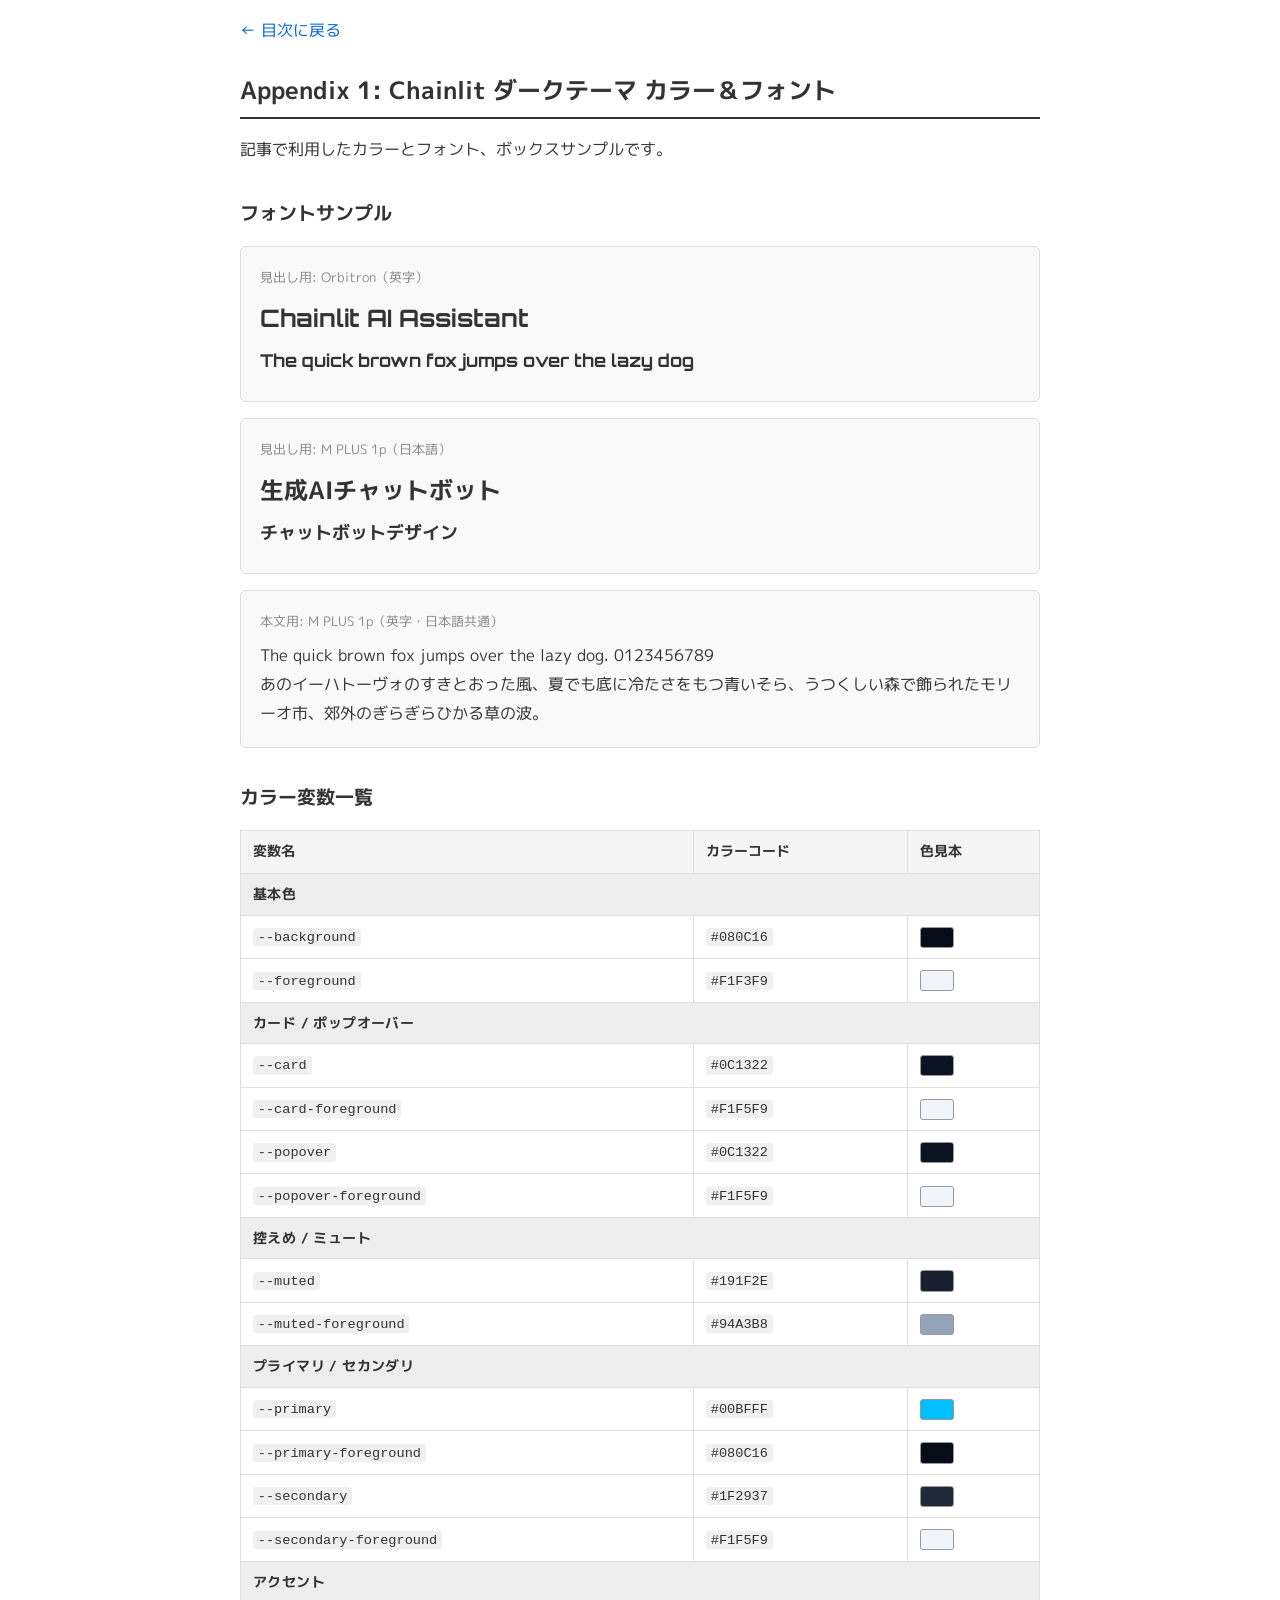
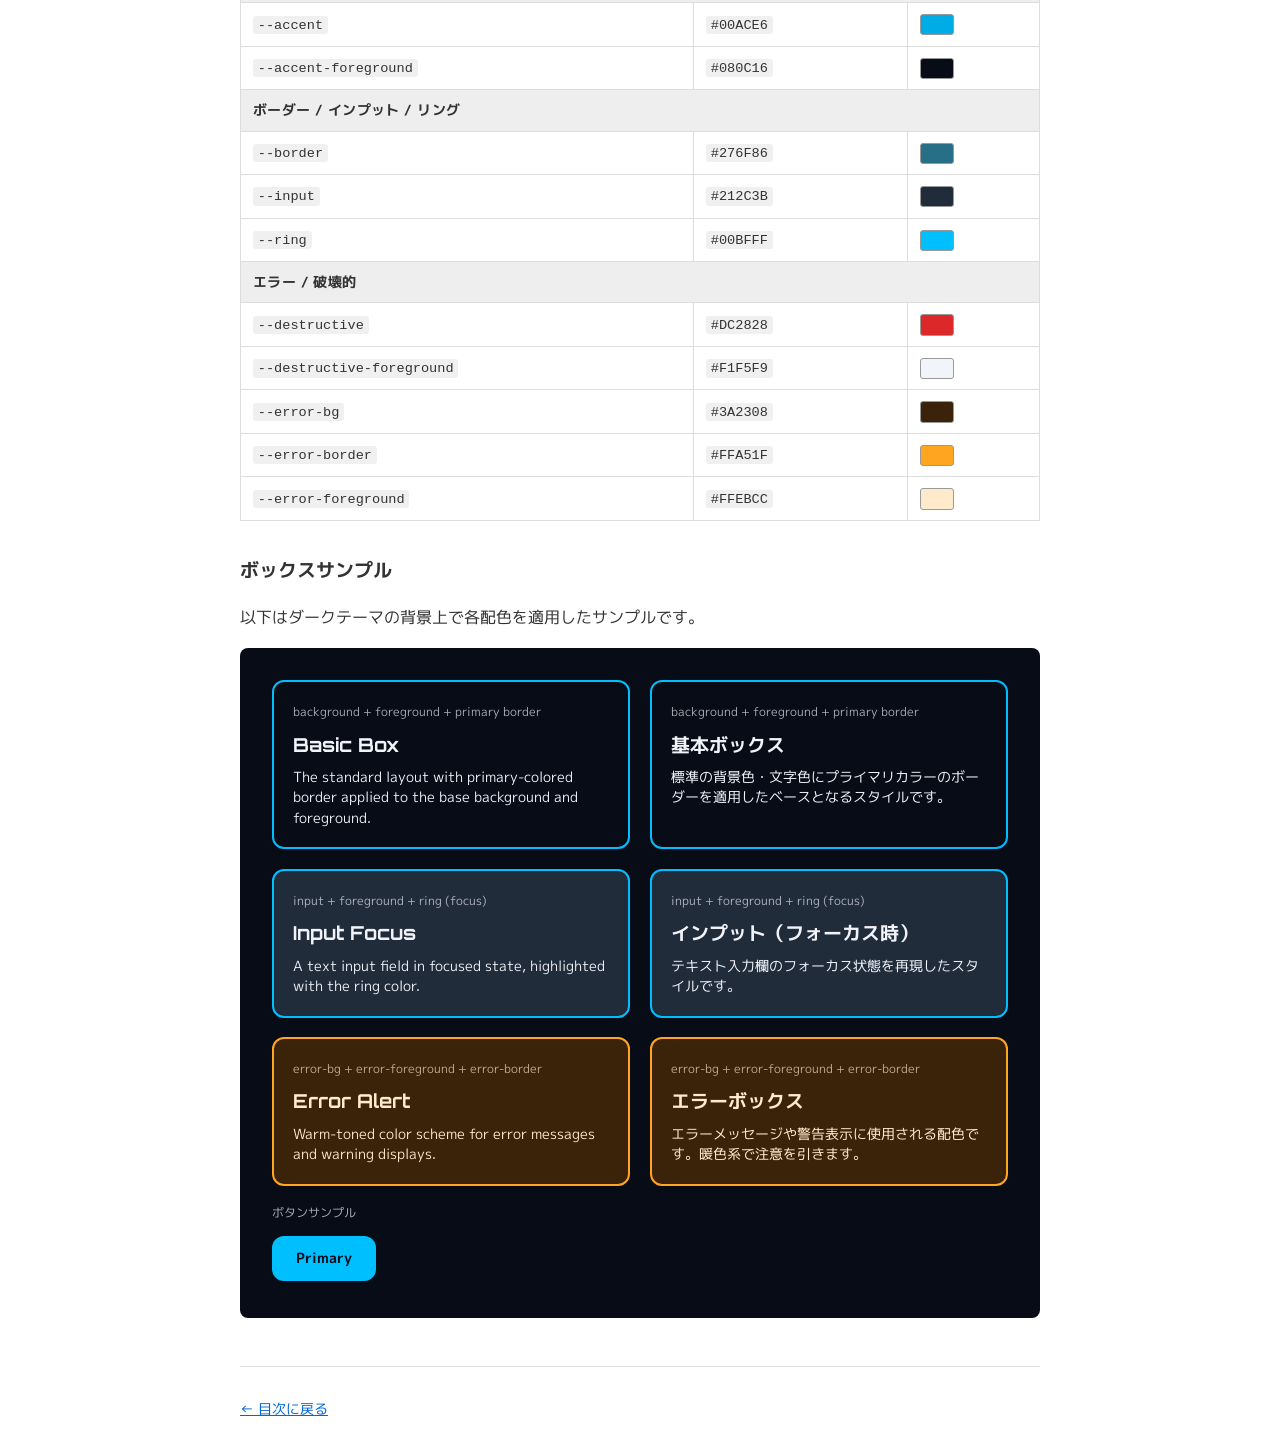
==== pages/appendix1-color-and-font.html @ f7e2322a "added contents" ====
<!DOCTYPE html>
<html lang="ja">
<head>
  <meta charset="UTF-8">
  <meta name="viewport" content="width=device-width, initial-scale=1.0">
  <meta name="robots" content="noindex, nofollow">
  <title>Appendix 1: カラー＆フォント - Chainlit Techbook 補足資料</title>
  <link rel="stylesheet" href="../style.css">
  <link rel="stylesheet" href="https://fonts.googleapis.com/css2?family=Orbitron:wght@400;700&display=swap">
  <style>
    /* ダークテーマ CSS変数定義 */
    .dark-preview {
      --background: 222 47% 6%;
      --foreground: 222 40% 96%;
      --card: 222 47% 9%;
      --card-foreground: 210 40% 96%;
      --popover: 222 47% 9%;
      --popover-foreground: 210 40% 96%;
      --muted: 222 30% 14%;
      --muted-foreground: 215 20% 65%;
      --primary: 195 100% 50%;
      --primary-foreground: 222 47% 6%;
      --secondary: 215 28% 17%;
      --secondary-foreground: 210 40% 96%;
      --accent: 195 100% 45%;
      --accent-foreground: 222 47% 6%;
      --border: 195 55% 34%;
      --input: 215 28% 18%;
      --ring: 195 100% 50%;
      --destructive: 0 72% 51%;
      --destructive-foreground: 210 40% 96%;
      --error-bg: 32 76% 13%;
      --error-border: 36 100% 56%;
      --error-foreground: 36 100% 90%;
      --radius: 0.75rem;
    }

    /* 一覧表スタイル */
    .color-table {
      width: 100%;
      border-collapse: collapse;
      font-size: 0.9rem;
      margin: 1rem 0 2rem;
    }
    .color-table th,
    .color-table td {
      border: 1px solid #ddd;
      padding: 0.5rem 0.75rem;
      text-align: left;
    }
    .color-table th {
      background: #f5f5f5;
      font-weight: 700;
    }
    .color-table .category-row td {
      background: #eee;
      font-weight: 700;
      font-size: 0.85rem;
      letter-spacing: 0.03em;
    }
    .swatch {
      display: inline-block;
      width: 2rem;
      height: 1.2rem;
      border: 1px solid #999;
      border-radius: 3px;
      vertical-align: middle;
    }
    .color-table code {
      font-size: 0.85rem;
      background: #f0f0f0;
      padding: 0.1rem 0.3rem;
      border-radius: 3px;
    }

    /* フォントサンプルセクション */
    .font-sample-section {
      margin: 1rem 0 2rem;
    }
    .font-sample {
      background: #f9f9f9;
      border: 1px solid #ddd;
      border-radius: 6px;
      padding: 1.2rem;
      margin-bottom: 1rem;
    }
    .font-sample .font-name {
      font-size: 0.8rem;
      color: #888;
      margin-bottom: 0.5rem;
    }
    .font-sample .sample-heading {
      font-size: 1.5rem;
      font-weight: 700;
      margin-bottom: 0.3rem;
    }
    .font-sample .sample-body {
      font-size: 1rem;
      line-height: 1.8;
    }
    .font-orbitron {
      font-family: "Orbitron", sans-serif;
    }
    .font-mplus {
      font-family: "M PLUS 1p", sans-serif;
    }

    /* ダークプレビューセクション */
    .dark-preview {
      background: hsl(222 47% 6%);
      color: hsl(222 40% 96%);
      border-radius: 8px;
      padding: 2rem;
      margin: 1rem 0 2rem;
    }
    .dark-preview h3 {
      color: hsl(222 40% 96%);
      margin-top: 0;
      margin-bottom: 1rem;
      font-size: 1.1rem;
    }
    .sample-grid {
      display: grid;
      grid-template-columns: repeat(auto-fill, minmax(280px, 1fr));
      gap: 1.2rem;
    }
    .sample-box {
      padding: 1.2rem;
      border-radius: var(--radius);
      border: 2px solid transparent;
    }
    .sample-box .label {
      font-size: 0.75rem;
      opacity: 0.7;
      margin-bottom: 0.3rem;
    }
    .sample-box .title {
      font-size: 1.2rem;
      font-weight: 700;
      margin-bottom: 0.3rem;
    }
    .sample-box .desc {
      font-size: 0.85rem;
      line-height: 1.5;
    }
    .sample-btn {
      display: inline-block;
      padding: 0.6rem 1.5rem;
      border-radius: var(--radius);
      font-weight: 700;
      font-size: 0.9rem;
      border: none;
      cursor: pointer;
      margin: 0.3rem 0.5rem 0.3rem 0;
    }
    .btn-row {
      display: flex;
      flex-wrap: wrap;
      align-items: center;
      gap: 0.5rem;
      margin-top: 1rem;
    }
    .btn-label {
      font-size: 0.75rem;
      opacity: 0.7;
      width: 100%;
    }
  </style>
</head>
<body>
  <nav><a href="../index.html">&larr; 目次に戻る</a></nav>

  <h1>Appendix 1: Chainlit ダークテーマ カラー＆フォント</h1>
  <p>記事で利用したカラーとフォント、ボックスサンプルです。</p>

  <!-- ============================================ -->
  <!-- フォントサンプル                              -->
  <!-- ============================================ -->
  <h2>フォントサンプル</h2>

  <div class="font-sample-section">
    <div class="font-sample">
      <div class="font-name">見出し用: Orbitron（英字）</div>
      <div class="sample-heading font-orbitron">Chainlit AI Assistant</div>
      <div class="sample-heading font-orbitron" style="font-size:1.1rem;">The quick brown fox jumps over the lazy dog</div>
    </div>

    <div class="font-sample">
      <div class="font-name">見出し用: M PLUS 1p（日本語）</div>
      <div class="sample-heading font-mplus">生成AIチャットボット</div>
      <div class="sample-heading font-mplus" style="font-size:1.1rem;">チャットボットデザイン</div>
    </div>

    <div class="font-sample">
      <div class="font-name">本文用: M PLUS 1p（英字・日本語共通）</div>
      <div class="sample-body font-mplus">
        The quick brown fox jumps over the lazy dog. 0123456789<br>
        あのイーハトーヴォのすきとおった風、夏でも底に冷たさをもつ青いそら、うつくしい森で飾られたモリーオ市、郊外のぎらぎらひかる草の波。
      </div>
    </div>
  </div>

  <!-- ============================================ -->
  <!-- カラー変数一覧表                              -->
  <!-- ============================================ -->
  <h2>カラー変数一覧</h2>
  <table class="color-table">
    <thead>
      <tr>
        <th>変数名</th>
        <th>カラーコード</th>
        <th>色見本</th>
      </tr>
    </thead>
    <tbody>
      <!-- 基本色 -->
      <tr class="category-row"><td colspan="3">基本色</td></tr>
      <tr>
        <td><code>--background</code></td>
        <td><code>#080C16</code></td>
        <td><span class="swatch" style="background:#080C16"></span></td>
      </tr>
      <tr>
        <td><code>--foreground</code></td>
        <td><code>#F1F3F9</code></td>
        <td><span class="swatch" style="background:#F1F3F9"></span></td>
      </tr>

      <!-- カード / ポップオーバー -->
      <tr class="category-row"><td colspan="3">カード / ポップオーバー</td></tr>
      <tr>
        <td><code>--card</code></td>
        <td><code>#0C1322</code></td>
        <td><span class="swatch" style="background:#0C1322"></span></td>
      </tr>
      <tr>
        <td><code>--card-foreground</code></td>
        <td><code>#F1F5F9</code></td>
        <td><span class="swatch" style="background:#F1F5F9"></span></td>
      </tr>
      <tr>
        <td><code>--popover</code></td>
        <td><code>#0C1322</code></td>
        <td><span class="swatch" style="background:#0C1322"></span></td>
      </tr>
      <tr>
        <td><code>--popover-foreground</code></td>
        <td><code>#F1F5F9</code></td>
        <td><span class="swatch" style="background:#F1F5F9"></span></td>
      </tr>

      <!-- 控えめ / ミュート -->
      <tr class="category-row"><td colspan="3">控えめ / ミュート</td></tr>
      <tr>
        <td><code>--muted</code></td>
        <td><code>#191F2E</code></td>
        <td><span class="swatch" style="background:#191F2E"></span></td>
      </tr>
      <tr>
        <td><code>--muted-foreground</code></td>
        <td><code>#94A3B8</code></td>
        <td><span class="swatch" style="background:#94A3B8"></span></td>
      </tr>

      <!-- プライマリ / セカンダリ -->
      <tr class="category-row"><td colspan="3">プライマリ / セカンダリ</td></tr>
      <tr>
        <td><code>--primary</code></td>
        <td><code>#00BFFF</code></td>
        <td><span class="swatch" style="background:#00BFFF"></span></td>
      </tr>
      <tr>
        <td><code>--primary-foreground</code></td>
        <td><code>#080C16</code></td>
        <td><span class="swatch" style="background:#080C16"></span></td>
      </tr>
      <tr>
        <td><code>--secondary</code></td>
        <td><code>#1F2937</code></td>
        <td><span class="swatch" style="background:#1F2937"></span></td>
      </tr>
      <tr>
        <td><code>--secondary-foreground</code></td>
        <td><code>#F1F5F9</code></td>
        <td><span class="swatch" style="background:#F1F5F9"></span></td>
      </tr>

      <!-- アクセント -->
      <tr class="category-row"><td colspan="3">アクセント</td></tr>
      <tr>
        <td><code>--accent</code></td>
        <td><code>#00ACE6</code></td>
        <td><span class="swatch" style="background:#00ACE6"></span></td>
      </tr>
      <tr>
        <td><code>--accent-foreground</code></td>
        <td><code>#080C16</code></td>
        <td><span class="swatch" style="background:#080C16"></span></td>
      </tr>

      <!-- ボーダー / インプット / リング -->
      <tr class="category-row"><td colspan="3">ボーダー / インプット / リング</td></tr>
      <tr>
        <td><code>--border</code></td>
        <td><code>#276F86</code></td>
        <td><span class="swatch" style="background:#276F86"></span></td>
      </tr>
      <tr>
        <td><code>--input</code></td>
        <td><code>#212C3B</code></td>
        <td><span class="swatch" style="background:#212C3B"></span></td>
      </tr>
      <tr>
        <td><code>--ring</code></td>
        <td><code>#00BFFF</code></td>
        <td><span class="swatch" style="background:#00BFFF"></span></td>
      </tr>

      <!-- エラー / 破壊的 -->
      <tr class="category-row"><td colspan="3">エラー / 破壊的</td></tr>
      <tr>
        <td><code>--destructive</code></td>
        <td><code>#DC2828</code></td>
        <td><span class="swatch" style="background:#DC2828"></span></td>
      </tr>
      <tr>
        <td><code>--destructive-foreground</code></td>
        <td><code>#F1F5F9</code></td>
        <td><span class="swatch" style="background:#F1F5F9"></span></td>
      </tr>
      <tr>
        <td><code>--error-bg</code></td>
        <td><code>#3A2308</code></td>
        <td><span class="swatch" style="background:#3A2308"></span></td>
      </tr>
      <tr>
        <td><code>--error-border</code></td>
        <td><code>#FFA51F</code></td>
        <td><span class="swatch" style="background:#FFA51F"></span></td>
      </tr>
      <tr>
        <td><code>--error-foreground</code></td>
        <td><code>#FFEBCC</code></td>
        <td><span class="swatch" style="background:#FFEBCC"></span></td>
      </tr>
    </tbody>
  </table>

  <!-- ============================================ -->
  <!-- ボックスサンプル                              -->
  <!-- ============================================ -->
  <h2>ボックスサンプル</h2>
  <p>以下はダークテーマの背景上で各配色を適用したサンプルです。</p>

  <section class="dark-preview">
    <div class="sample-grid">

      <!-- 基本ボックス（英字見出し） -->
      <div class="sample-box" style="background:hsl(var(--background)); color:hsl(var(--foreground)); border-color:hsl(var(--primary)); border-style:solid;">
        <div class="label">background + foreground + primary border</div>
        <div class="title font-orbitron">Basic Box</div>
        <div class="desc font-mplus">The standard layout with primary-colored border applied to the base background and foreground.</div>
      </div>

      <!-- 基本ボックス（日本語見出し） -->
      <div class="sample-box" style="background:hsl(var(--background)); color:hsl(var(--foreground)); border-color:hsl(var(--primary)); border-style:solid;">
        <div class="label">background + foreground + primary border</div>
        <div class="title font-mplus">基本ボックス</div>
        <div class="desc font-mplus">標準の背景色・文字色にプライマリカラーのボーダーを適用したベースとなるスタイルです。</div>
      </div>

      <!-- インプットボックス（英字見出し） -->
      <div class="sample-box" style="background:hsl(var(--input)); color:hsl(var(--foreground)); border:2px solid hsl(var(--ring));">
        <div class="label">input + foreground + ring (focus)</div>
        <div class="title font-orbitron">Input Focus</div>
        <div class="desc font-mplus">A text input field in focused state, highlighted with the ring color.</div>
      </div>

      <!-- インプットボックス（日本語見出し） -->
      <div class="sample-box" style="background:hsl(var(--input)); color:hsl(var(--foreground)); border:2px solid hsl(var(--ring));">
        <div class="label">input + foreground + ring (focus)</div>
        <div class="title font-mplus">インプット（フォーカス時）</div>
        <div class="desc font-mplus">テキスト入力欄のフォーカス状態を再現したスタイルです。</div>
      </div>

      <!-- エラーボックス（英字見出し） -->
      <div class="sample-box" style="background:hsl(var(--error-bg)); color:hsl(var(--error-foreground)); border:2px solid hsl(var(--error-border));">
        <div class="label">error-bg + error-foreground + error-border</div>
        <div class="title font-orbitron">Error Alert</div>
        <div class="desc font-mplus">Warm-toned color scheme for error messages and warning displays.</div>
      </div>

      <!-- エラーボックス（日本語見出し） -->
      <div class="sample-box" style="background:hsl(var(--error-bg)); color:hsl(var(--error-foreground)); border:2px solid hsl(var(--error-border));">
        <div class="label">error-bg + error-foreground + error-border</div>
        <div class="title font-mplus">エラーボックス</div>
        <div class="desc font-mplus">エラーメッセージや警告表示に使用される配色です。暖色系で注意を引きます。</div>
      </div>

    </div>

    <!-- ボタン風サンプル -->
    <div class="btn-row">
      <div class="btn-label">ボタンサンプル</div>
      <span class="sample-btn" style="background:hsl(var(--primary)); color:hsl(var(--primary-foreground));">Primary</span>
    </div>
  </section>

  <footer>
    <p><a href="../index.html">&larr; 目次に戻る</a></p>
  </footer>
</body>
</html>
---- style.css ----
@import url('https://fonts.googleapis.com/css2?family=M+PLUS+1p:wght@400;700&display=swap');

body {
  font-family: "M PLUS 1p", sans-serif;
  max-width: 800px;
  margin: 0 auto;
  padding: 1rem;
  line-height: 1.8;
  color: #333;
  background: #fff;
}

h1 {
  font-size: 1.5rem;
  border-bottom: 2px solid #333;
  padding-bottom: 0.3rem;
}

h2 {
  font-size: 1.2rem;
  margin-top: 2rem;
}

nav {
  margin-bottom: 1.5rem;
}

nav a {
  color: #0366d6;
  text-decoration: none;
}

nav a:hover {
  text-decoration: underline;
}

ul {
  padding-left: 1.5rem;
}

li {
  margin-bottom: 0.5rem;
}

a {
  color: #0366d6;
}

figure {
  margin: 1.5rem 0;
  padding: 0;
}

video {
  max-width: 100%;
  height: auto;
  border: 1px solid #ddd;
  border-radius: 4px;
}

figcaption {
  font-size: 0.9rem;
  color: #666;
  margin-top: 0.5rem;
}

footer {
  margin-top: 3rem;
  padding-top: 1rem;
  border-top: 1px solid #ddd;
  font-size: 0.85rem;
  color: #999;
}
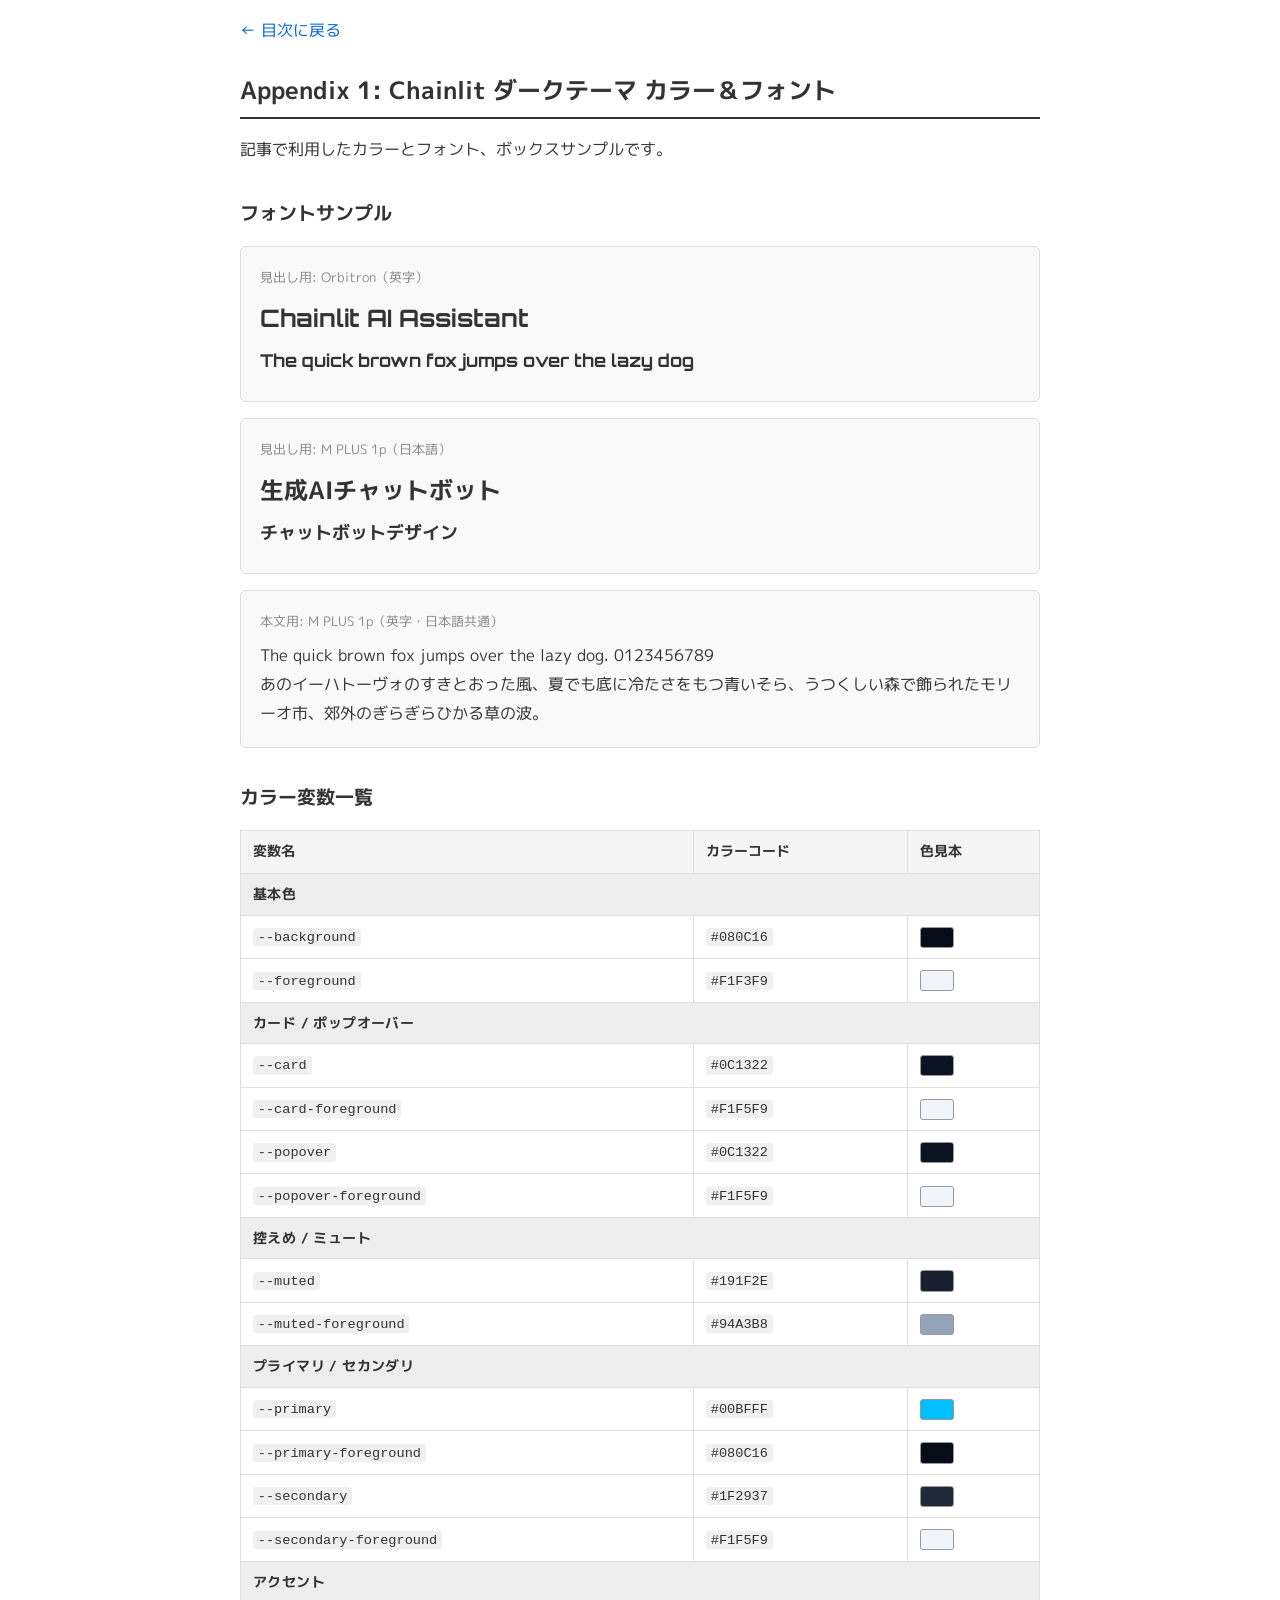
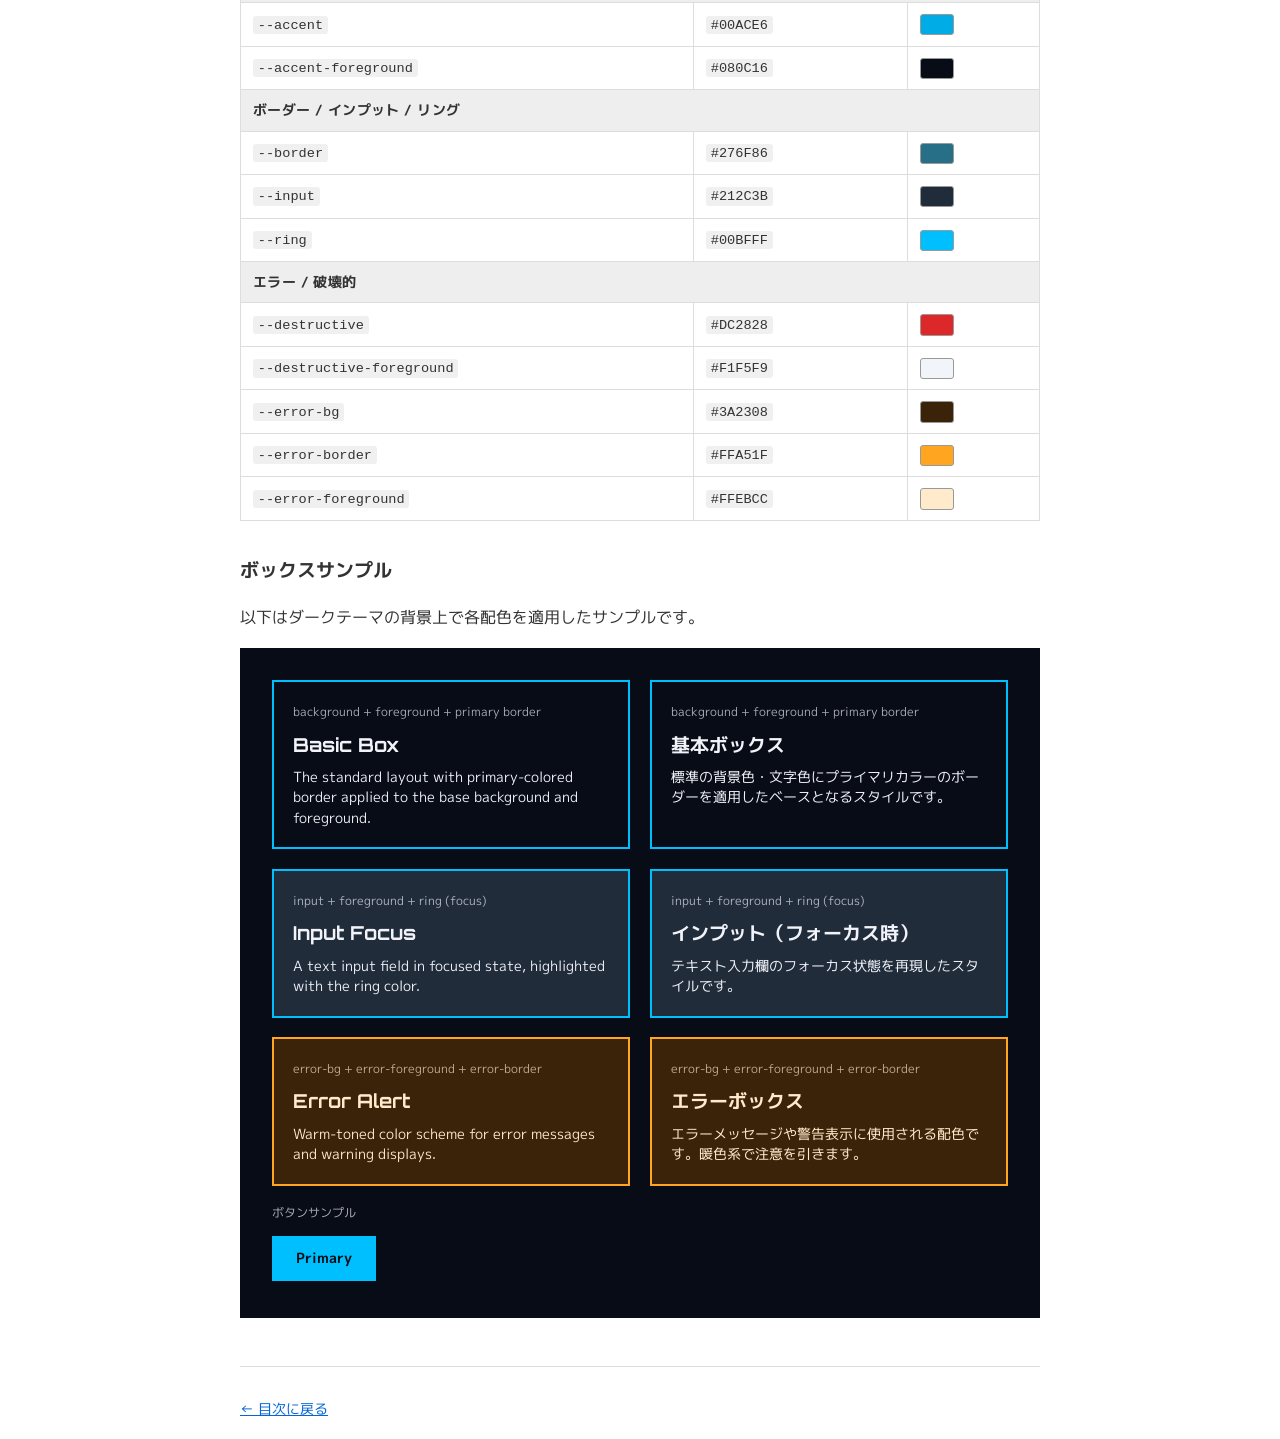
==== commit 41768987: "added repository link" ====
--- a/pages/appendix1-color-and-font.html
+++ b/pages/appendix1-color-and-font.html
@@ -32,7 +32,7 @@
       --error-bg: 32 76% 13%;
       --error-border: 36 100% 56%;
       --error-foreground: 36 100% 90%;
-      --radius: 0.75rem;
+      --radius: 0;
     }
 
     /* 一覧表スタイル */
@@ -109,7 +109,6 @@
     .dark-preview {
       background: hsl(222 47% 6%);
       color: hsl(222 40% 96%);
-      border-radius: 8px;
       padding: 2rem;
       margin: 1rem 0 2rem;
     }
--- a/style.css
+++ b/style.css
@@ -70,4 +70,20 @@
   border-top: 1px solid #ddd;
   font-size: 0.85rem;
   color: #999;
+  display: flex;
+  justify-content: space-between;
+  align-items: center;
 }
+
+.github-icon {
+  display: inline-flex;
+  align-items: center;
+  gap: 0.4rem;
+  color: #999;
+  text-decoration: none;
+  transition: color 0.2s;
+}
+
+.github-icon:hover {
+  color: #333;
+}
